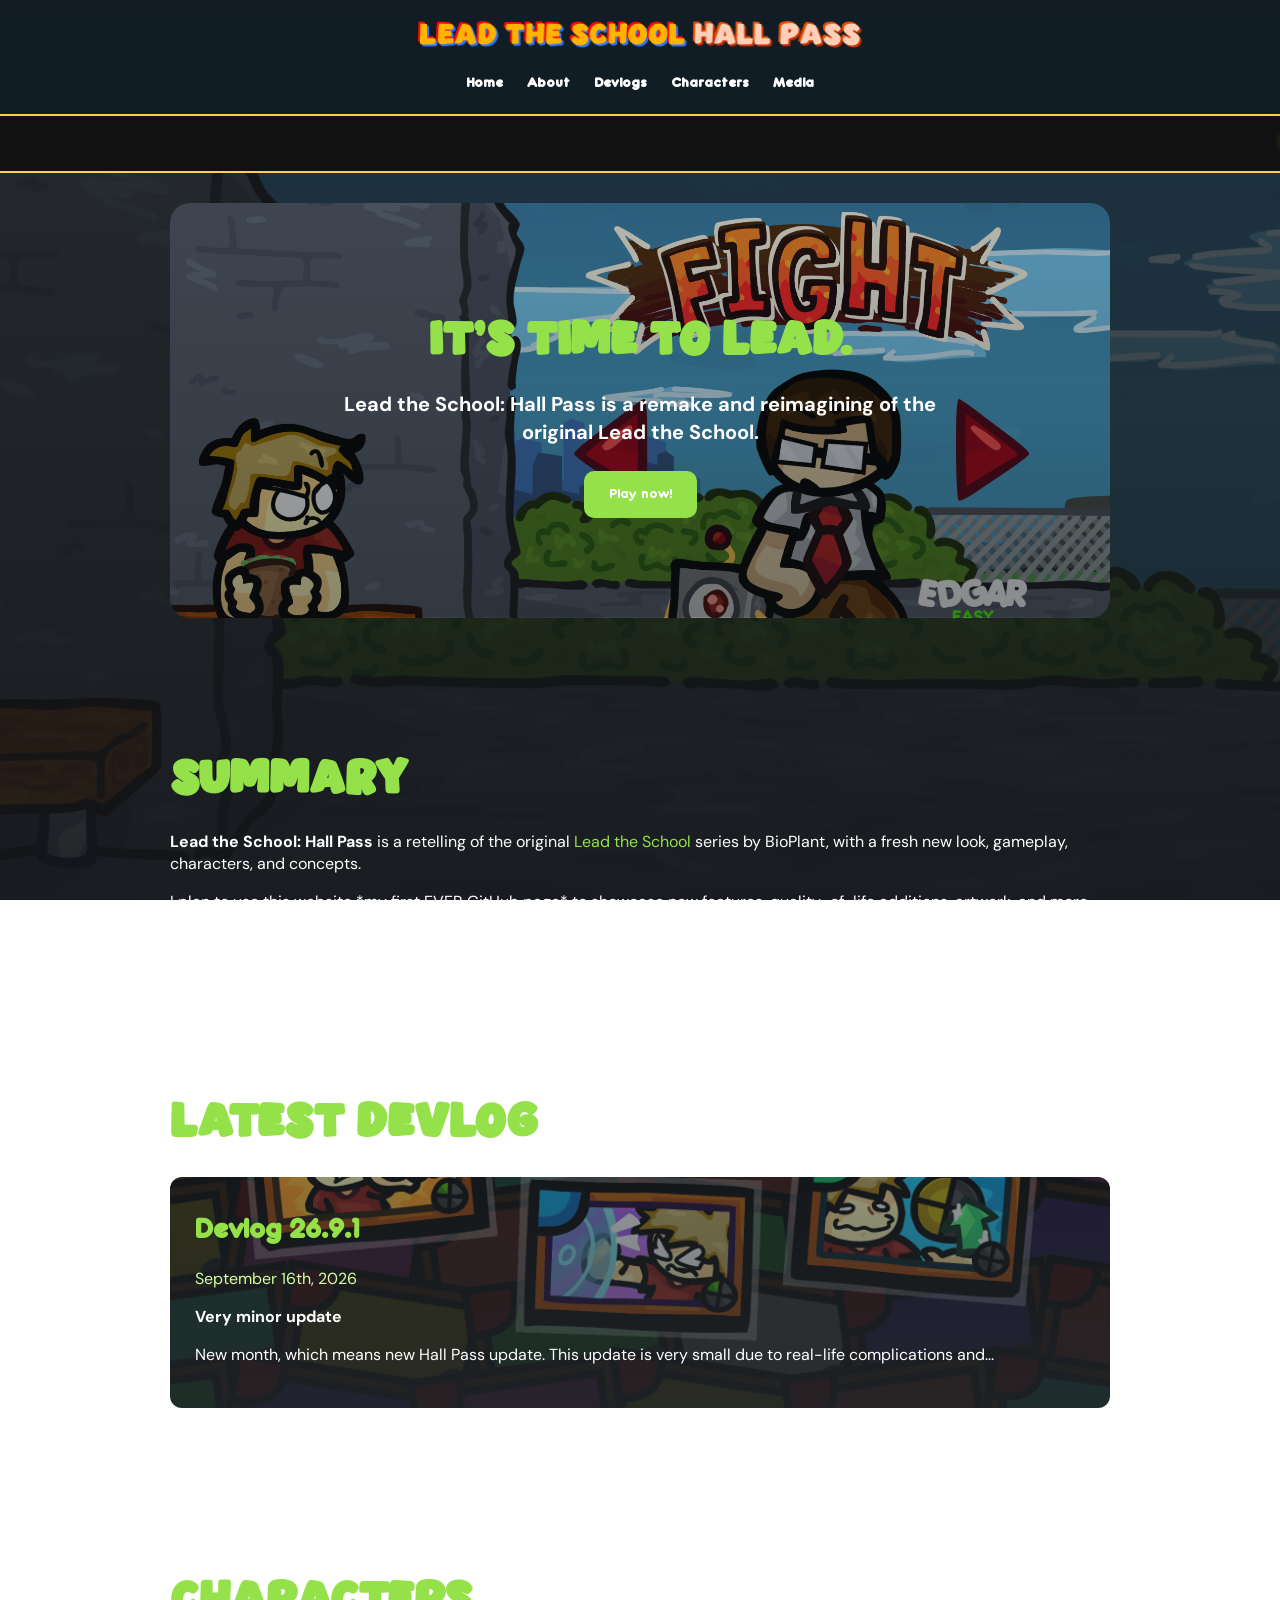
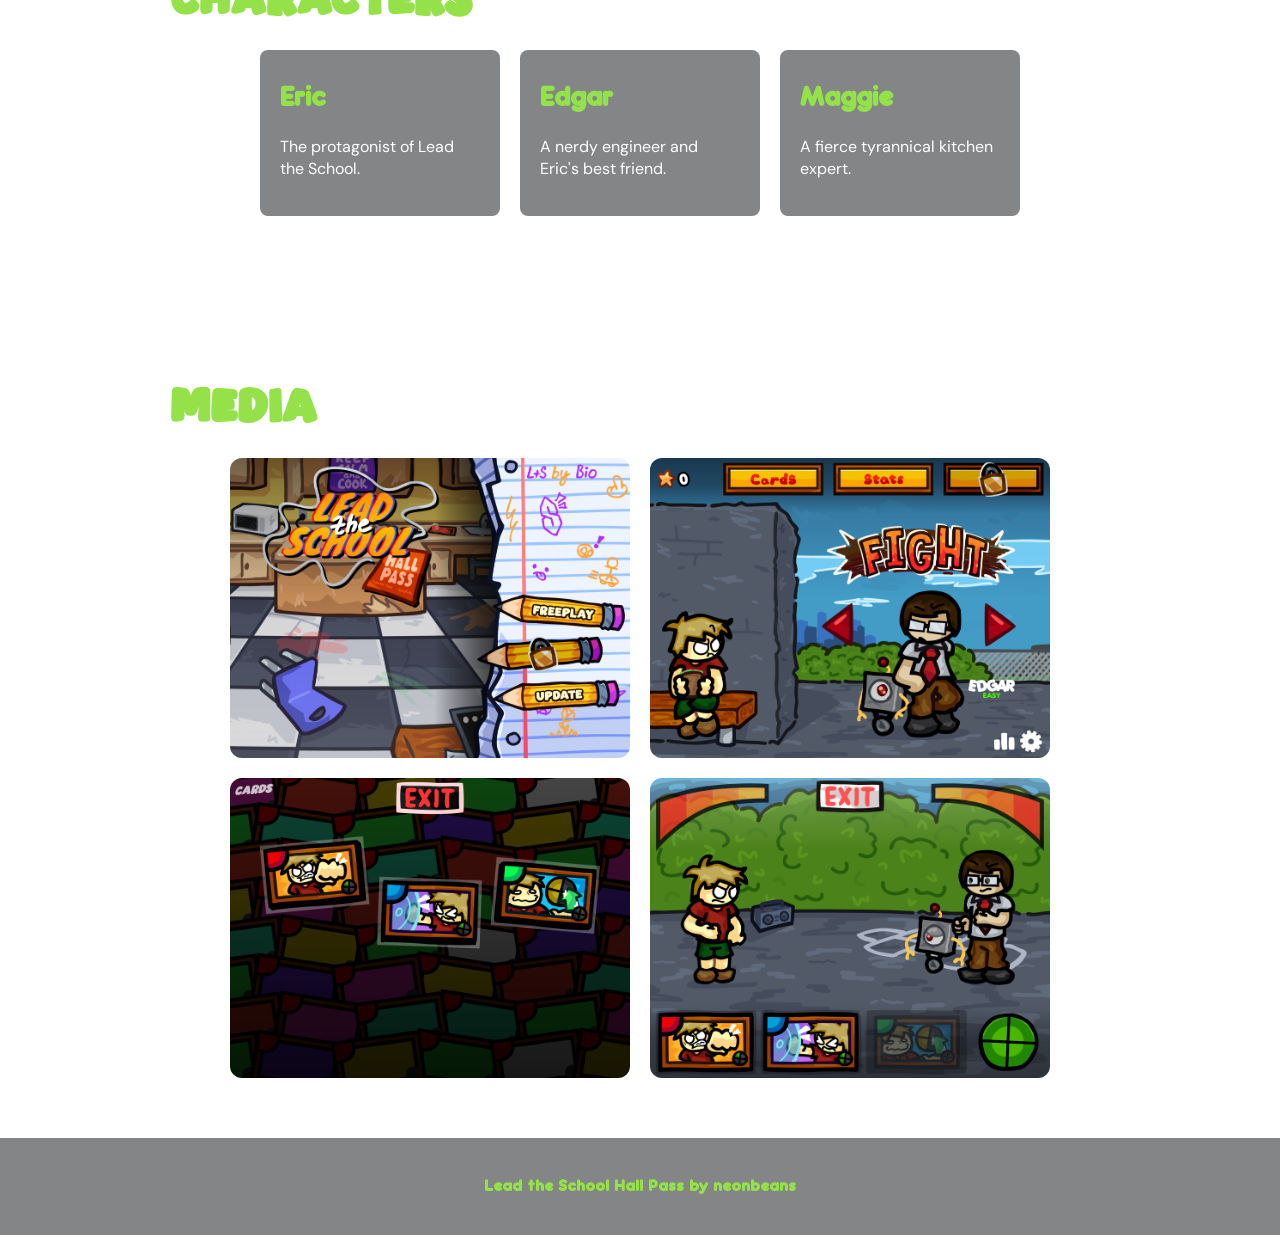
==== index.html @ 28f771c6 "Update index.html" ====
<!DOCTYPE html>
<html lang="en">
<head>
    <meta charset="UTF-8">
    <meta name="viewport" content="width=device-width, initial-scale=1.0">

    <title>LtS Hall Pass</title>
    <link rel="icon" type="image/png" href="images/icon.png">
    
    <link rel="stylesheet" href="style.css">
</head>

<body>

    <!-- Navigation -->
    <header>
        <img src="images/HPTitle.png" alt="Lead the School - Hall Pass" class="site-logo">

        <nav>
            <a href="index.html">Home</a>
            <a href="#about">About</a>
            <a href="devlogs/index.html">Devlogs</a>
            <a href="#characters">Characters</a>
            <a href="#media">Media</a>
        </nav>
    </header>

<div class="marquee">
    <div class="marquee-text">
        ✮ HALL PASS WEBSITE AVAILABLE ✮ WELCOME NEW VISITORS! ✮
    </div>
</div>

    
    <!-- Hero Section -->
    <main>

        <section class="hero">
            <h2>It's time to lead.</h2>

            <p>
                <b>Lead the School: Hall Pass is a remake and reimagining of the original Lead the School.</b>
            </p>

            <a href="https://www.newgrounds.com/portal/view/1040729" class="button">Play now!</a>
        </section>


        <!-- About -->
        <section id="about">
            <h1>Summary</h1>

            <p>
                <b>Lead the School: Hall Pass</b> is a retelling of the original
                <a href="https://scratch.mit.edu/projects/459264643/">Lead the School</a>
                series by BioPlant, with a fresh new look, gameplay,
                characters, and concepts.
            </p>

            <p>
                I plan to use this website *my first EVER GitHub page* to showcase new features, quality-of-life additions, artwork, and more.
            </p>
        </section>


        <!-- Devlog -->
        <section id="devlog">
            <h1>Latest Devlog</h1>
            
          <a href="devlogs/devlog4.html" class="devlog-link">
               <article class="devlog-post devlog4">

                    <h2>Devlog 26.9.1</h2>

                    <p class="date">September 16th, 2026</p>

                    <p>
                    <b>Very minor update</b>
                    </p>

                    <p>
                    New month, which means new Hall Pass update. This update is very small due to real-life complications and...
                    </p>
                </article>
            </a>
        </section>


        <!-- Characters -->
        <section id="characters">
            <h1>Characters</h1>

            <div class="character-list">

                <div class="character">
                    <h2>Eric</h2>
                    <p>The protagonist of Lead the School.</p>
                </div>

                <div class="character">
                    <h2>Edgar</h2>
                    <p>A nerdy engineer and Eric's best friend.</p>
                </div>

                <div class="character">
                    <h2>Maggie</h2>
                    <p>A fierce tyrannical kitchen expert.</p>
                </div>

            </div>
        </section>


        <!-- Media -->
        <section id="media">
            <h1>Media</h1>

            <div class="media-gallery">
                <img src="images/SS1.png" alt="Menu">
                <img src="images/SS2.png" alt="Main Screen">
                <img src="devlogs/images/26.9.1.png" alt="Cards">
                <img src="images/SS4.png" alt="Fight">
            </div>
        </section>

    </main>


    <!-- Footer -->
    <footer>
        <h3>
            Lead the School Hall Pass by <a href="https://www.youtube.com/@neonbeans">neonbeans</a>
        </h3>
    </footer>
    
</body>
</html>
---- style.css ----
/* Fonts */
@import url('https://fonts.googleapis.com/css2?family=DM+Sans:ital,opsz,wght@0,9..40,100..1000;1,9..40,100..1000&display=swap');

@font-face {
    font-family: "Molen Friend Demo";
    src: url("fonts/Molen Friend Demo.otf") format("opentype");
}

@font-face {
    font-family: "FranxurterTotallyMedium";
    src: url("fonts/FranxurterTotallyMedium-gxwjp.ttf") format("truetype");
}


/* General */

body {
    margin: 0;
    font-family: "DM Sans", sans-serif;
    color: #ffffff;
    line-height: 1.4;
    
    background-image:
    linear-gradient(
        rgba(19, 22, 25, 0.7),
        rgba(19, 22, 25, 0.9)
    ),
    url("images/bg.png");
    background-size: cover;
    background-position: center;
    background-repeat: no-repeat;
    background-attachment: fixed;
}



/* Website Title */

h1 {
    font-family: "Molen Friend Demo", sans-serif;
    color: #94e149;
    font-size: 48px;
    margin-bottom: 15px;
}

.site-logo {
    width: 450px;
    height: auto;
    margin-bottom: 15px;
}

/* Marquee */

.marquee {
    width: 100%;
    overflow: hidden;
    white-space: nowrap;
    background: #111;
    border-top: 2px solid #ffcc55;
    border-bottom: 2px solid #ffcc55;
    padding: 12px 0;
    box-sizing: border-box;
}

.marquee-text {
    display: inline-block;
    padding-left: 100%;
    color: #ffcc55;
    font-family: "FranxurterTotallyMedium", sans-serif;
    font-size: 22px;
    text-shadow: 0 0 8px #ffcc55;
    animation: marquee-scroll 18s linear infinite;
}

@keyframes marquee-scroll {
    from {
        transform: translateX(0);
    }
    to {
        transform: translateX(-100%);
    }
}


/* Navigation */
nav a {
    font-family: "FranxurterTotallyMedium", sans-serif;
}

/* Headings */

h2,
h3 {
    font-family: "FranxurterTotallyMedium", sans-serif;
    color: #94e149;
    margin-bottom: 5px;
    margin-top: 5px;
}

.hero h2 {
    font-family: "Molen Friend Demo", sans-serif;
    color: #94e149;
    font-size: 48px;
    margin-bottom: 15px;
}

/* Normal Paragraph Text */

p {
    font-family: "DM Sans", sans-serif;
    line-height: 1.4;
}

/* Header */

header {
    background: rgba(9, 12, 15, 0.5);
    color: white;
    padding: 20px;
    text-align: center;
}

header h1 {
    margin: 0 0 15px;
}


/* Navigation */

nav a {
    color: white;
    text-decoration: none;
    margin: 0 10px;
    font-weight: bold;
}

nav a:hover {
    text-decoration: underline;
}


/* Main */

main {
    max-width: 1000px;
    margin: auto;
}


/* Sections */

section {
    padding: 60px 30px;
    margin: 30;
}

section h2 {
    font-size: 32px;
}


/* Hero */

.hero {
    text-align: center;
    padding: 100px 30px;
    margin: 30px;
    background-image: linear-gradient(rgba(19, 22, 25, 0.3), rgba(19, 22, 25, 0.5)),
                      url("images/HallPassTitle.png");
    background-size: cover;
    background-position: center;
    background-repeat: no-repeat;
    border-radius: 20px;
}

.hero h2 {
    font-size: 48px;
    margin-bottom: 15px;
}

.hero p {
    font-size: 20px;
    max-width: 600px;
    margin: auto;
}


/* Button */

.button {
    display: inline-block;
    margin-top: 25px;
    padding: 12px 25px;
    border: none;
    background: #94e149;
    color: white;
    font-family: "FranxurterTotallyMedium", sans-serif;
    font-size: 16px;
    cursor: pointer;
    border-radius: 10px;
    text-decoration: none;
    transition: transform 0.2s, background 0.2s;
}

.button:hover {
    background: #d2ffa4;
    transform: translateY(-3px);
}

a {
    color: #94e149;
    text-decoration: none;
}

a:hover {
    color: #d2ffa4;
}

/* Devlog Buttons */

.devlog-navigation {
    display: flex;
    justify-content: space-between;
    margin-bottom: 30px;
}

/* Devlog */

.devlog-post {
    padding: 25px;
    margin-top: 20px;
    border-radius: 12px;

    background-size: cover;
    background-position: center;
    background-repeat: no-repeat;

    color: white;

    transition: transform 0.2s;
}

.devlog-post h3 {
    margin-top: 0;
}

.devlog-post:hover {
    transform: translateY(-5px);
}

.devlog1 {
    background-image:
        linear-gradient(rgba(41, 47, 52, 0.5), rgba(41, 47, 52, 0.7)),
        url("devlogs/images/26.7.1.png");
}

.devlog2 {
    background-image:
        linear-gradient(rgba(41, 47, 52, 0.5), rgba(41, 47, 52, 0.7)),
        url("devlogs/images/26.7.2.png");
}

.devlog3 {
    background-image:
        linear-gradient(rgba(41, 47, 52, 0.5), rgba(41, 47, 52, 0.7)),
        url("devlogs/images/26.8.1.png");
}

.devlog4 {
    background-image:
        linear-gradient(rgba(41, 47, 52, 0.5), rgba(41, 47, 52, 0.7)),
        url("devlogs/images/26.9.1.png");
}


.devlog-link {
    color: inherit;
    text-decoration: none;
    display: block;
}

.date {
    color: #d2ffa4;
}


/* Characters */

.character-list {
    display: flex;
    gap: 20px;
    flex-wrap: wrap;
    justify-content: center;
}

.character {
    background: rgba(9, 12, 15, 0.5);
    padding: 20px;
    width: 200px;
    border-radius: 8px;
}

/* Media Gallery */

.media-gallery {
    display: flex;
    gap: 20px;
    flex-wrap: wrap;
    justify-content: center;
}

.media-gallery img {
    width: 100%;
    max-width: 400px;
    border-radius: 12px;
}

/* Devlog Gallery */

.devlog-gallery {
    display: flex;
    gap: 20px;
    flex-wrap: wrap;
    justify-content: center;
}

.devlog-gallery img {
    width: 100%;
    max-width: 950px;
    border-radius: 12px;
}

/* Footer */

footer {
    background: rgba(9, 12, 15, 0.5);
    color: white;
    text-align: center;
    padding: 30px;
}
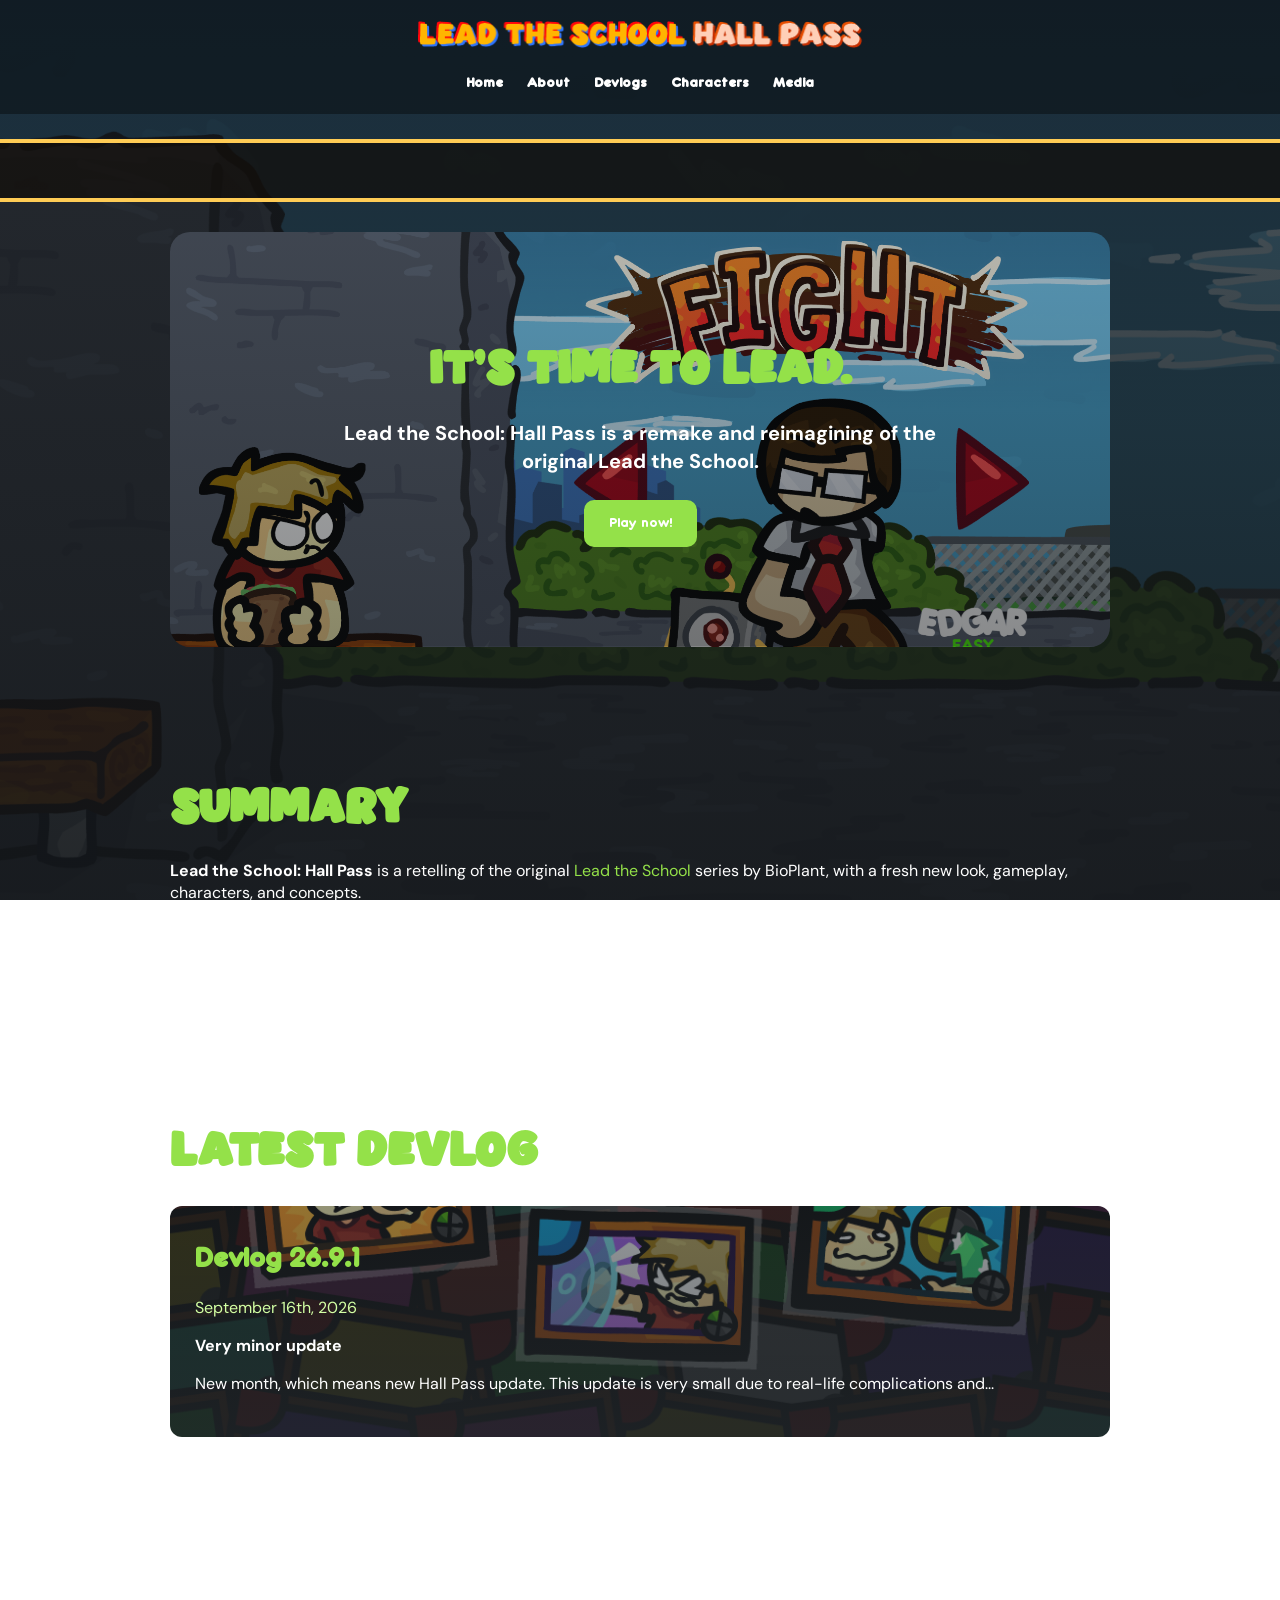
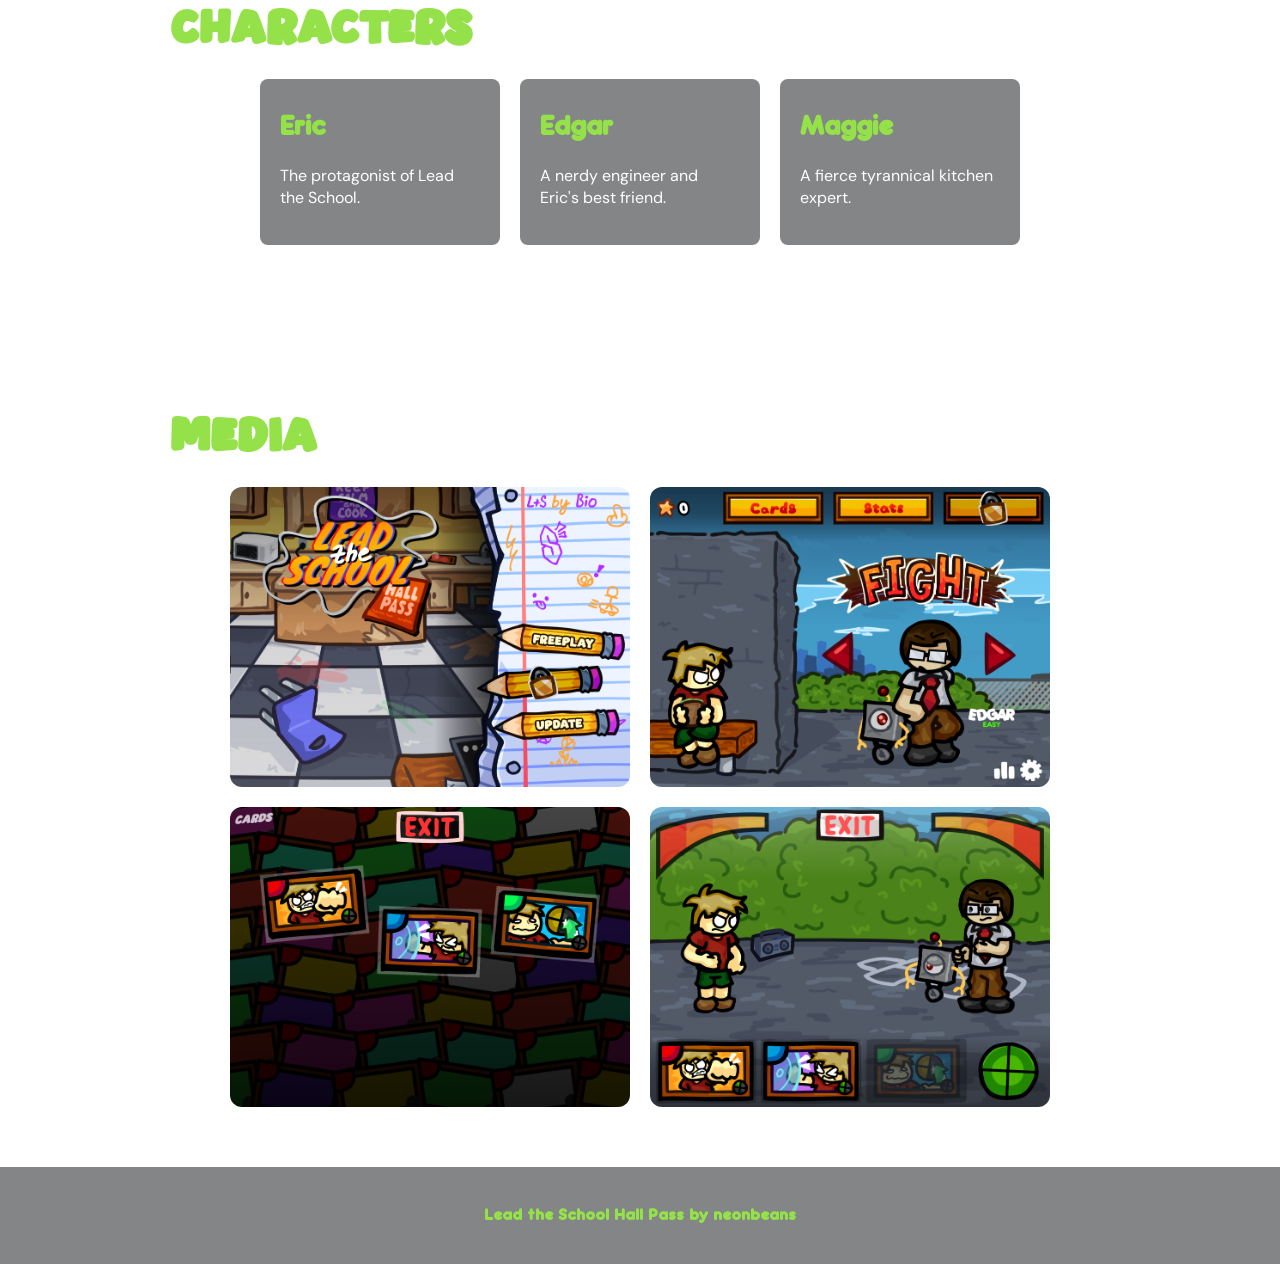
==== commit b77ff546: "Update index.html" ====
--- a/index.html
+++ b/index.html
@@ -27,7 +27,7 @@
 
 <div class="marquee">
     <div class="marquee-text">
-        ✮ HALL PASS WEBSITE AVAILABLE ✮ WELCOME NEW VISITORS! ✮
+        ★ HALL PASS WEBSITE AVAILABLE ★ WELCOME NEW VISITORS! ★
     </div>
 </div>
 
--- a/style.css
+++ b/style.css
@@ -55,11 +55,12 @@
     width: 100%;
     overflow: hidden;
     white-space: nowrap;
-    background: #111;
-    border-top: 2px solid #ffcc55;
-    border-bottom: 2px solid #ffcc55;
+    background: rgba(18, 14, 9, 0.7);
+    border-top: 4px solid #ffcc55;
+    border-bottom: 4px solid #ffcc55;
     padding: 12px 0;
     box-sizing: border-box;
+    margin-top: 25px;
 }
 
 .marquee-text {
@@ -68,7 +69,6 @@
     color: #ffcc55;
     font-family: "FranxurterTotallyMedium", sans-serif;
     font-size: 22px;
-    text-shadow: 0 0 8px #ffcc55;
     animation: marquee-scroll 18s linear infinite;
 }
 
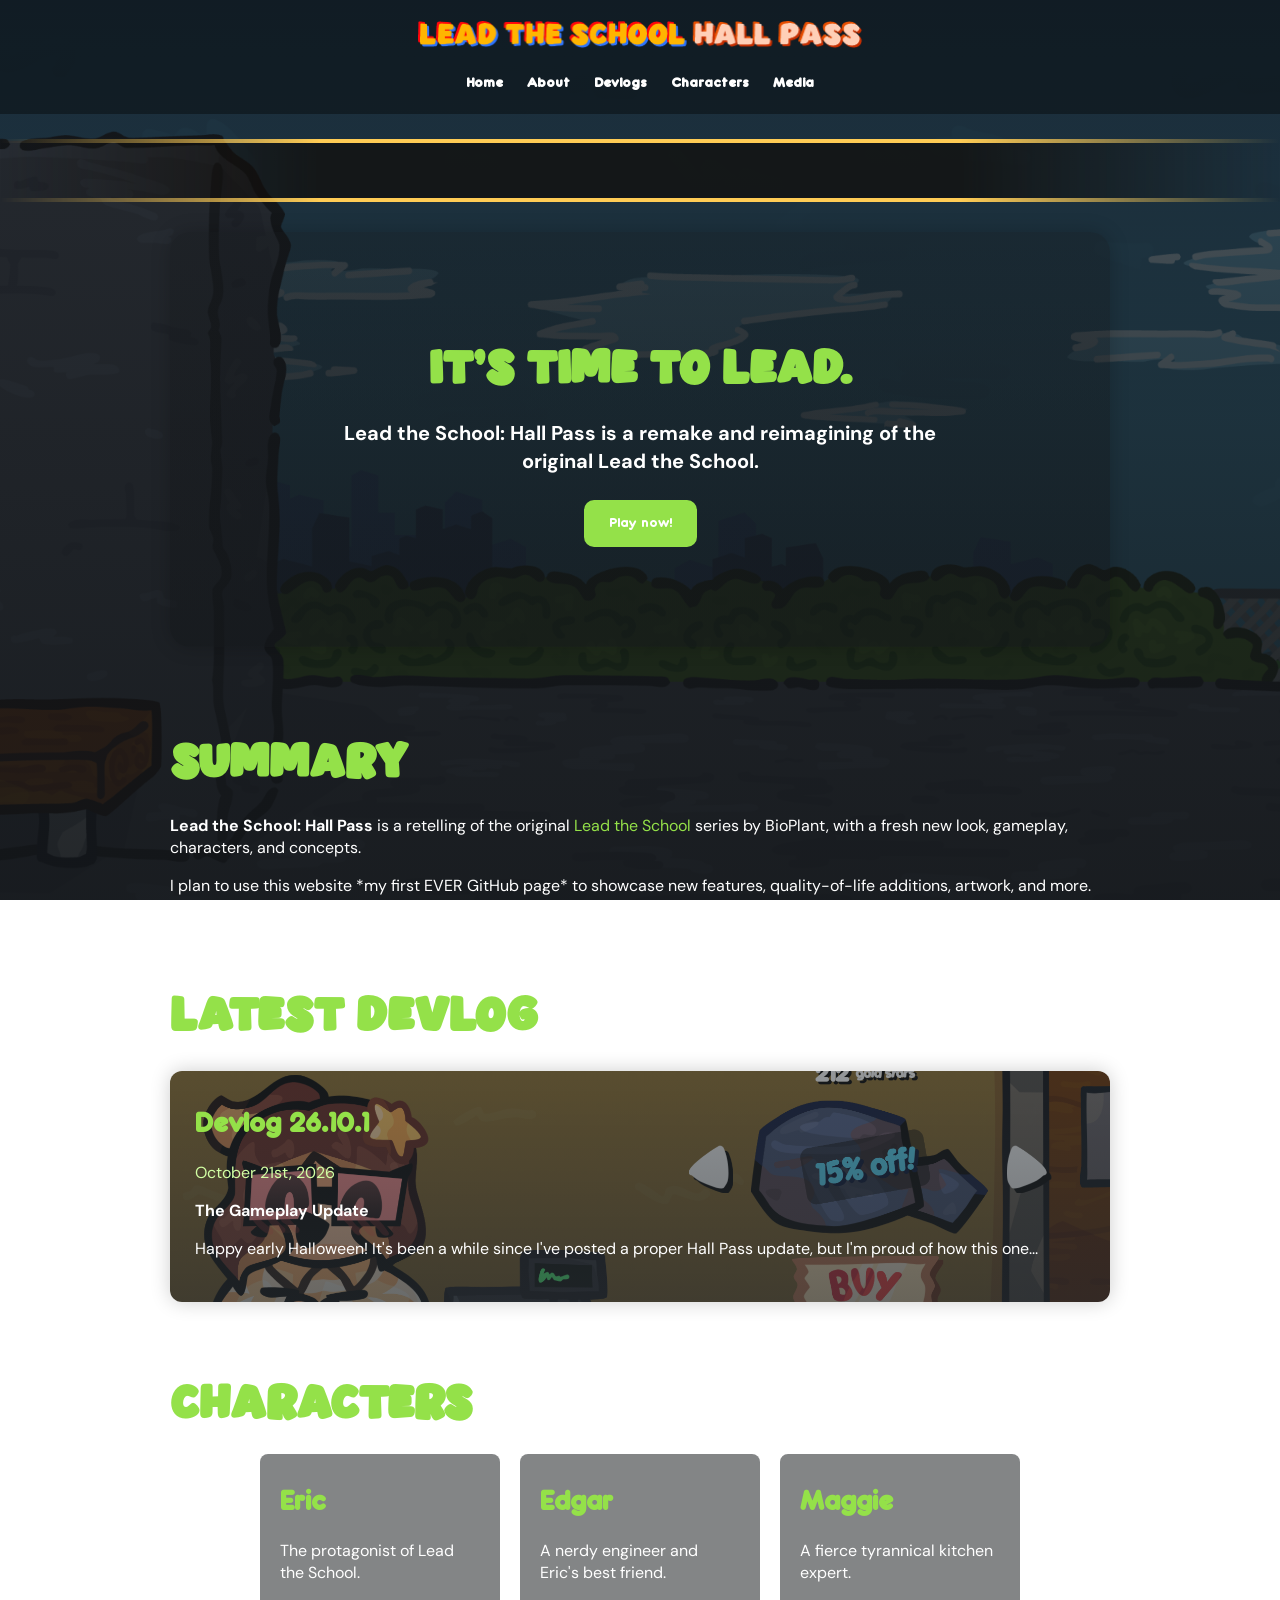
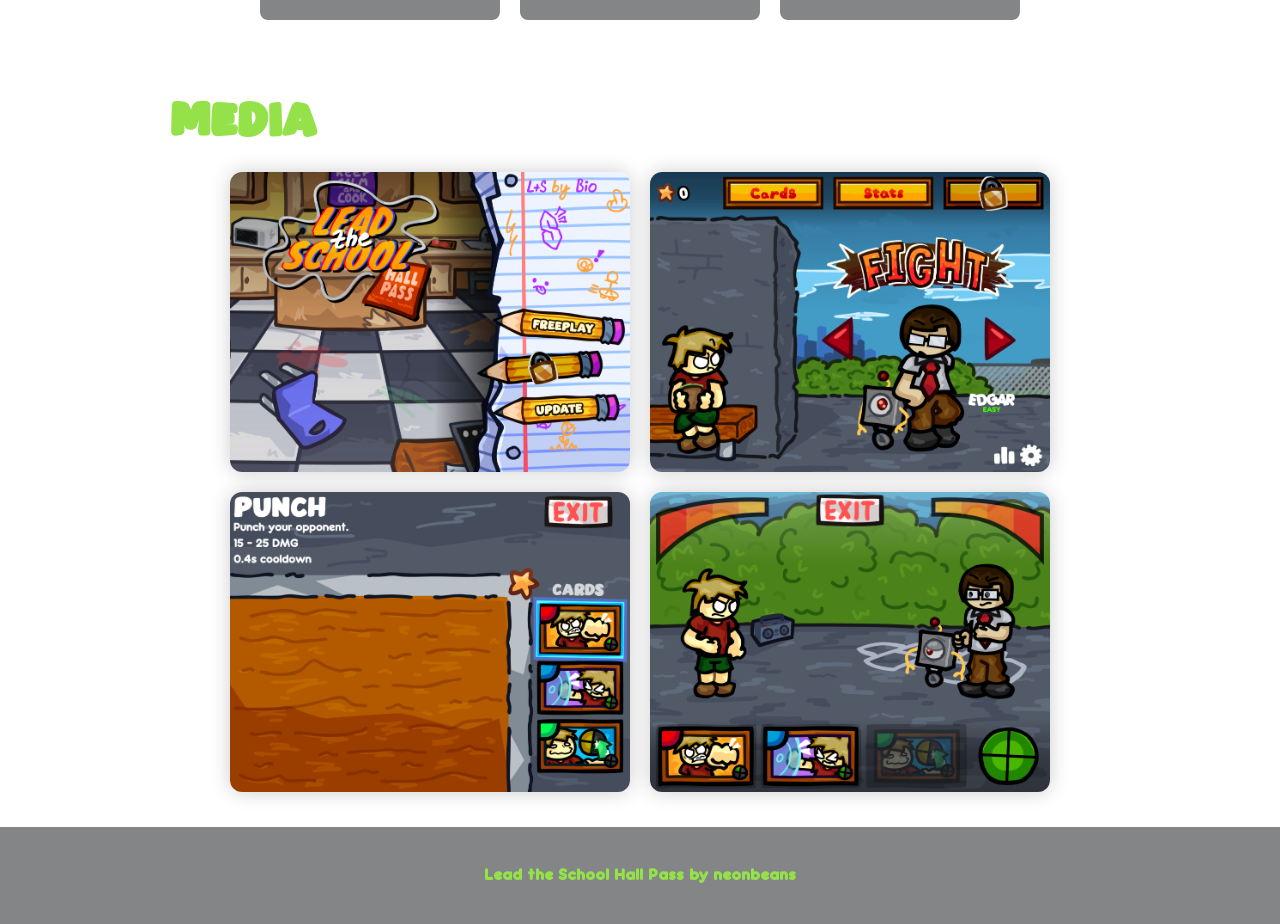
==== commit 62ad824f: "Update index.html" ====
--- a/index.html
+++ b/index.html
@@ -27,7 +27,7 @@
 
 <div class="marquee">
     <div class="marquee-text">
-        ★ HALL PASS WEBSITE AVAILABLE ★ WELCOME NEW VISITORS! ★
+        ✦ HALL PASS UPDATE ✦ PLAY NOW! ✦
     </div>
 </div>
 
@@ -67,19 +67,19 @@
         <section id="devlog">
             <h1>Latest Devlog</h1>
             
-          <a href="devlogs/devlog4.html" class="devlog-link">
-               <article class="devlog-post devlog4">
+          <a href="devlogs/devlog5.html" class="devlog-link">
+               <article class="devlog-post devlog5">
 
-                    <h2>Devlog 26.9.1</h2>
+                    <h2>Devlog 26.10.1</h2>
 
-                    <p class="date">September 16th, 2026</p>
+                    <p class="date">October 21st, 2026</p>
 
                     <p>
-                    <b>Very minor update</b>
+                    <b>The Gameplay Update</b>
                     </p>
 
                     <p>
-                    New month, which means new Hall Pass update. This update is very small due to real-life complications and...
+                    Happy early Halloween! It's been a while since I've posted a proper Hall Pass update, but I'm proud of how this one...
                     </p>
                 </article>
             </a>
@@ -118,7 +118,7 @@
             <div class="media-gallery">
                 <img src="images/SS1.png" alt="Menu">
                 <img src="images/SS2.png" alt="Main Screen">
-                <img src="devlogs/images/26.9.1.png" alt="Cards">
+                <img src="images/SS3.png" alt="Cards">
                 <img src="images/SS4.png" alt="Fight">
             </div>
         </section>
--- a/style.css
+++ b/style.css
@@ -60,7 +60,24 @@
     border-bottom: 4px solid #ffcc55;
     padding: 12px 0;
     box-sizing: border-box;
+    box-shadow: 0 0px 20px rgba(0, 0, 0, 0.1);
     margin-top: 25px;
+
+    /* Fade both edges toward the center */
+    -webkit-mask-image: linear-gradient(
+        to right,
+        transparent 0%,
+        black 25%,
+        black 75%,
+        transparent 100%
+    );
+    mask-image: linear-gradient(
+        to right,
+        transparent 0%,
+        black 25%,
+        black 75%,
+        transparent 100%
+    );
 }
 
 .marquee-text {
@@ -150,7 +167,7 @@
 /* Sections */
 
 section {
-    padding: 60px 30px;
+    padding: 15px 30px;
     margin: 30;
 }
 
@@ -166,11 +183,12 @@
     padding: 100px 30px;
     margin: 30px;
     background-image: linear-gradient(rgba(19, 22, 25, 0.3), rgba(19, 22, 25, 0.5)),
-                      url("images/HallPassTitle.png");
+                      url("images/GameplayUpdate.png");
     background-size: cover;
     background-position: center;
     background-repeat: no-repeat;
     border-radius: 20px;
+    box-shadow: 0 0px 20px rgba(0, 0, 0, 0.2);
 }
 
 .hero h2 {
@@ -230,6 +248,7 @@
     padding: 25px;
     margin-top: 20px;
     border-radius: 12px;
+    box-shadow: 0 0px 20px rgba(0, 0, 0, 0.2);
 
     background-size: cover;
     background-position: center;
@@ -270,6 +289,12 @@
     background-image:
         linear-gradient(rgba(41, 47, 52, 0.5), rgba(41, 47, 52, 0.7)),
         url("devlogs/images/26.9.1.png");
+}
+
+.devlog5 {
+    background-image:
+        linear-gradient(rgba(41, 47, 52, 0.5), rgba(41, 47, 52, 0.7)),
+        url("devlogs/images/26.10.1.png");
 }
 
 
@@ -307,12 +332,14 @@
     gap: 20px;
     flex-wrap: wrap;
     justify-content: center;
+    margin-bottom: 20px;
 }
 
 .media-gallery img {
     width: 100%;
     max-width: 400px;
     border-radius: 12px;
+    box-shadow: 0 0px 20px rgba(0, 0, 0, 0.2);
 }
 
 /* Devlog Gallery */
@@ -328,6 +355,7 @@
     width: 100%;
     max-width: 950px;
     border-radius: 12px;
+    box-shadow: 0 0px 20px rgba(0, 0, 0, 0.2);
 }
 
 /* Footer */
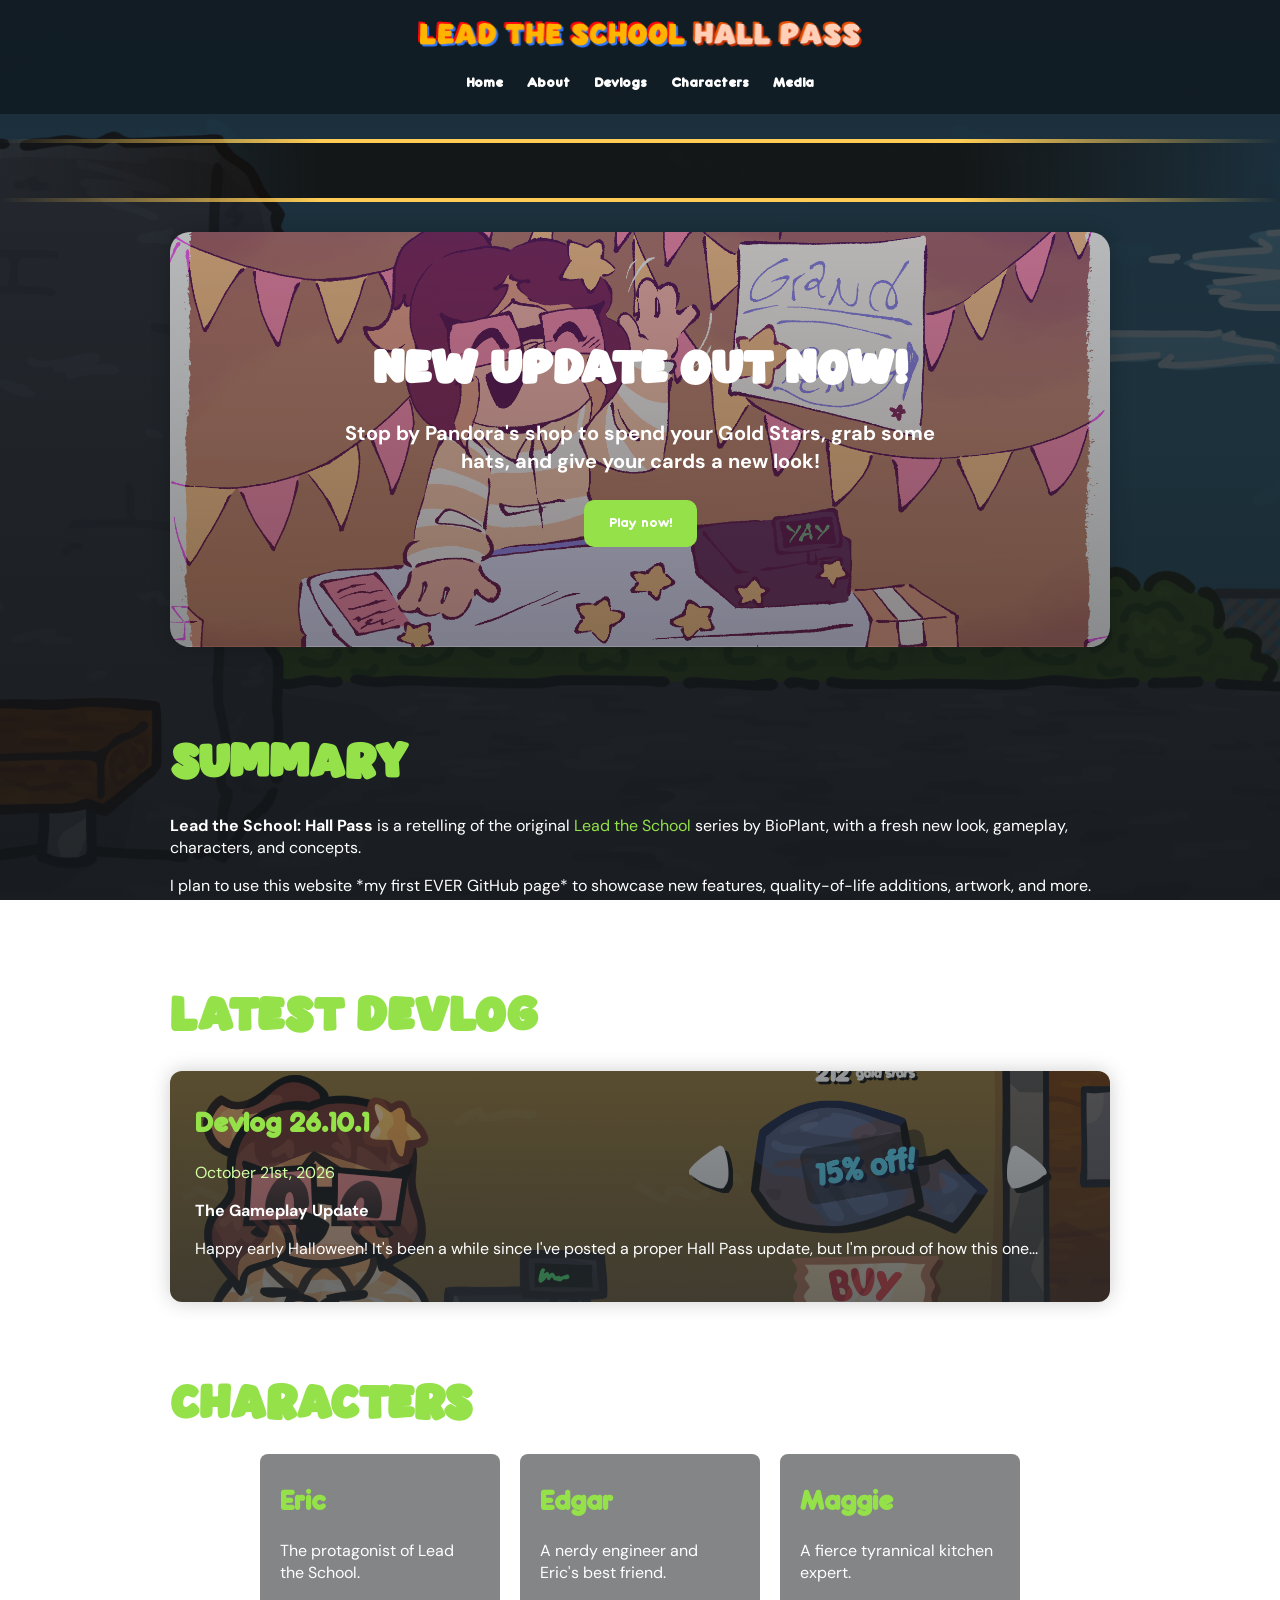
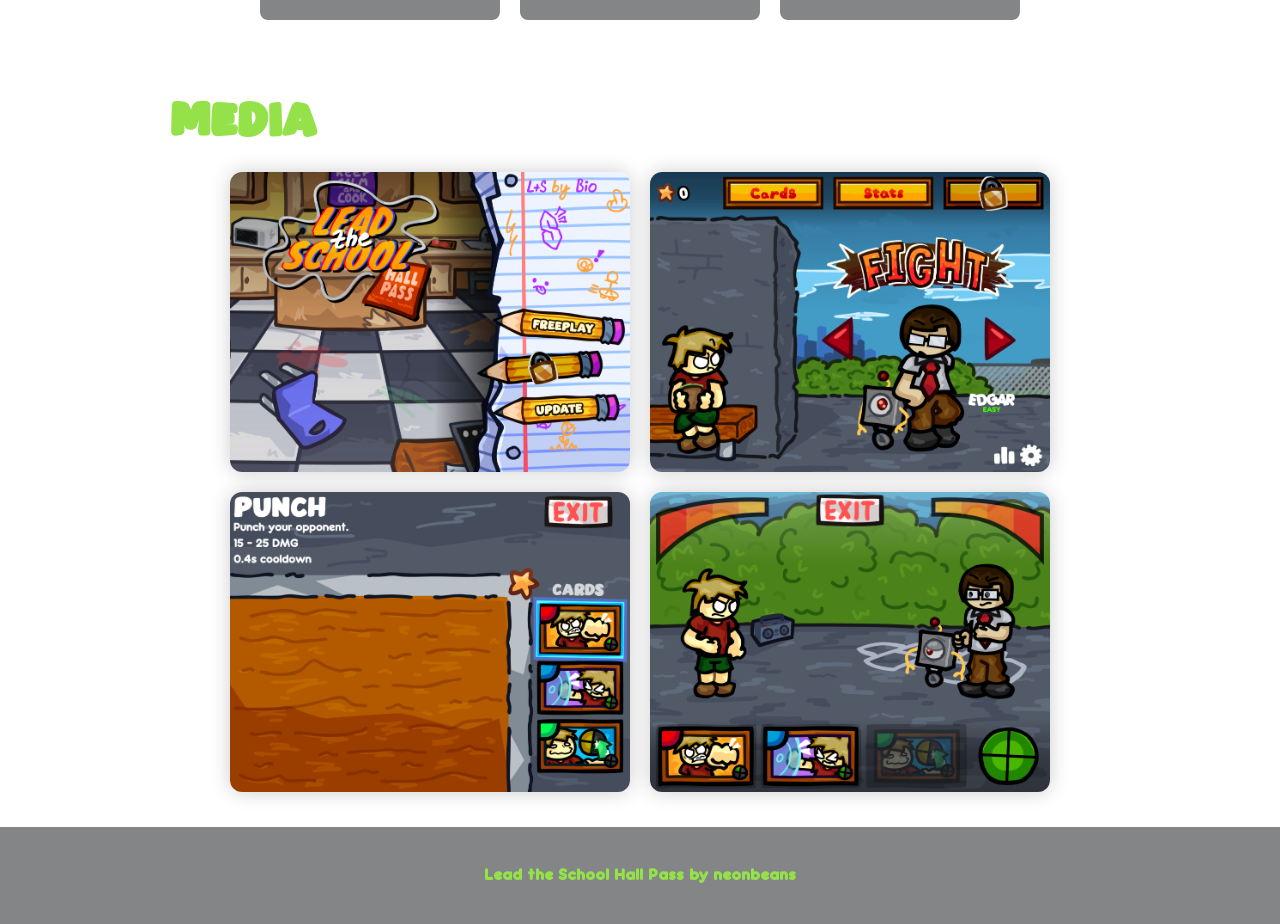
==== commit 18085bda: "Update index.html" ====
--- a/index.html
+++ b/index.html
@@ -36,10 +36,10 @@
     <main>
 
         <section class="hero">
-            <h2>It's time to lead.</h2>
+            <h2>New update out now!</h2>
 
             <p>
-                <b>Lead the School: Hall Pass is a remake and reimagining of the original Lead the School.</b>
+                <b>Stop by Pandora's shop to spend your Gold Stars, grab some hats, and give your cards a new look!</b>
             </p>
 
             <a href="https://www.newgrounds.com/portal/view/1040729" class="button">Play now!</a>
--- a/style.css
+++ b/style.css
@@ -116,7 +116,7 @@
 
 .hero h2 {
     font-family: "Molen Friend Demo", sans-serif;
-    color: #94e149;
+    color: white;
     font-size: 48px;
     margin-bottom: 15px;
 }
@@ -180,7 +180,7 @@
 
 .hero {
     text-align: center;
-    padding: 100px 30px;
+    padding: 100px 56px;
     margin: 30px;
     background-image: linear-gradient(rgba(19, 22, 25, 0.3), rgba(19, 22, 25, 0.5)),
                       url("images/GameplayUpdate.png");
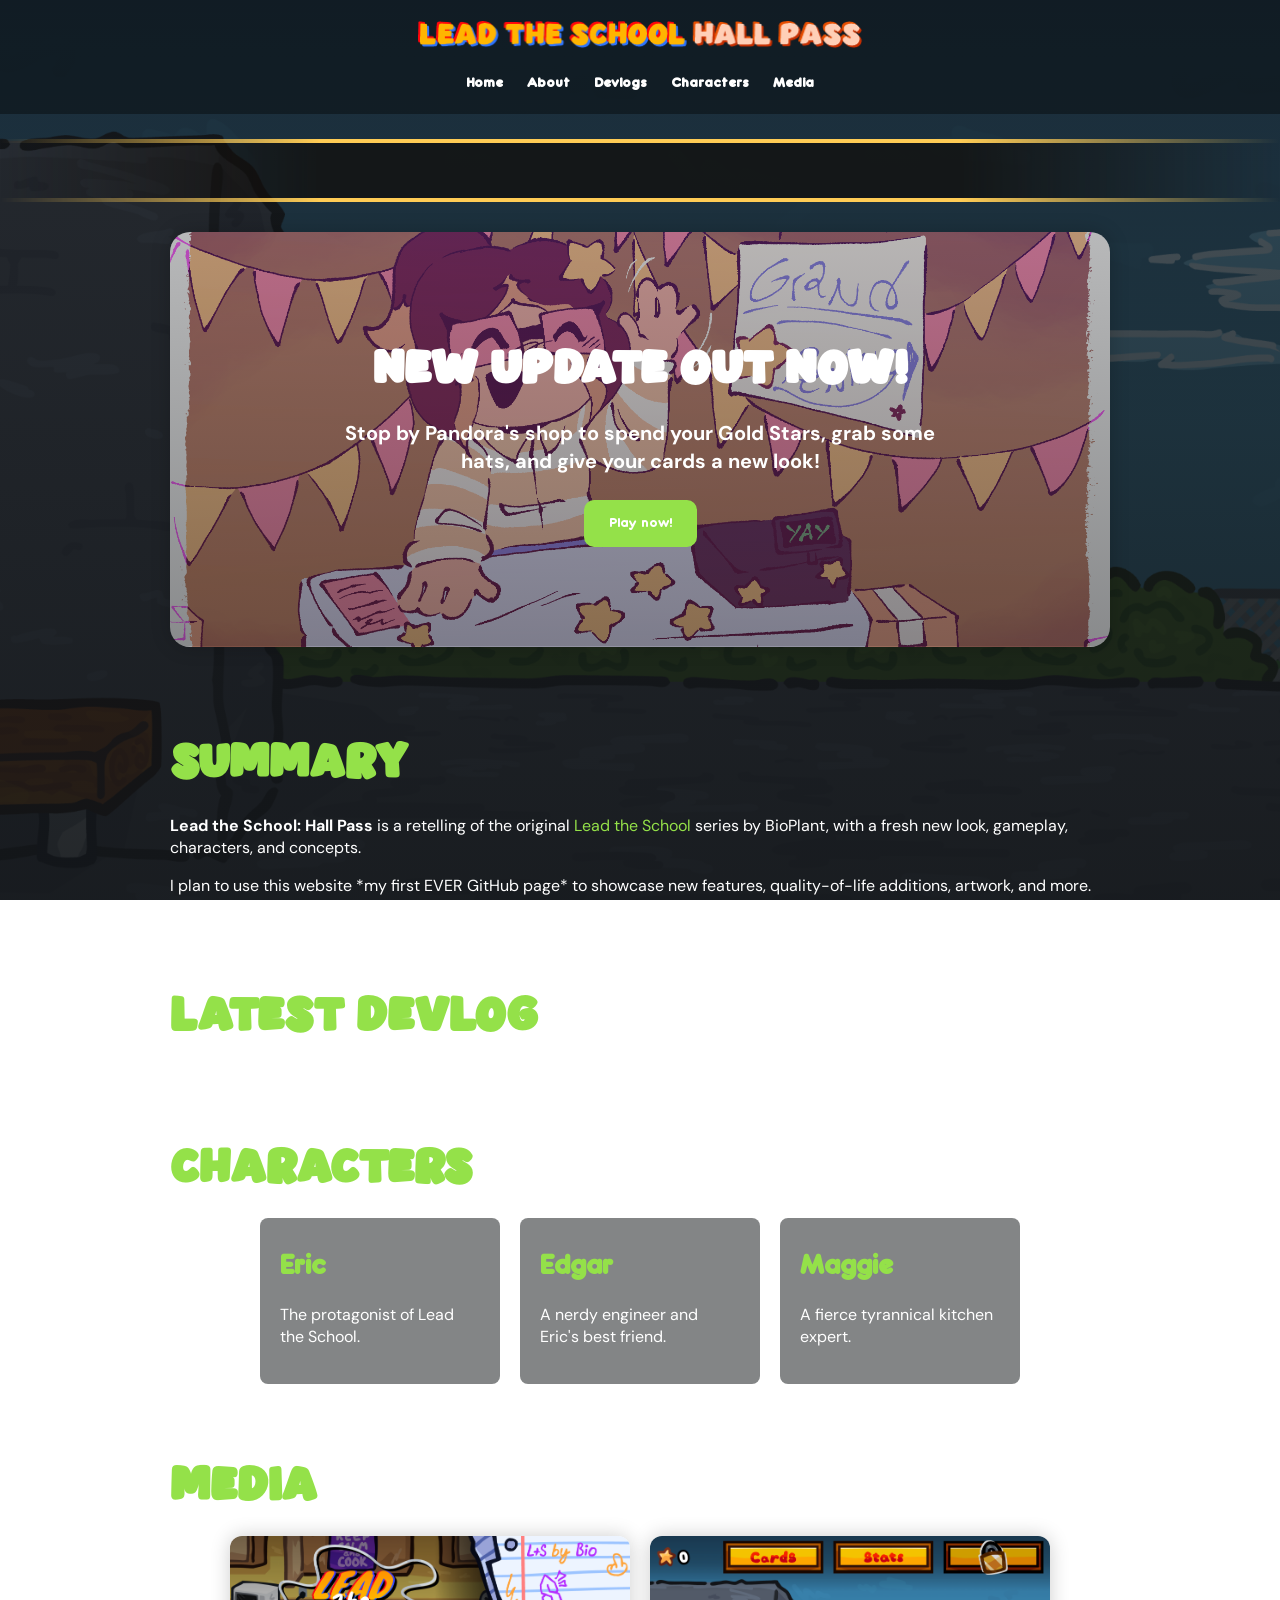
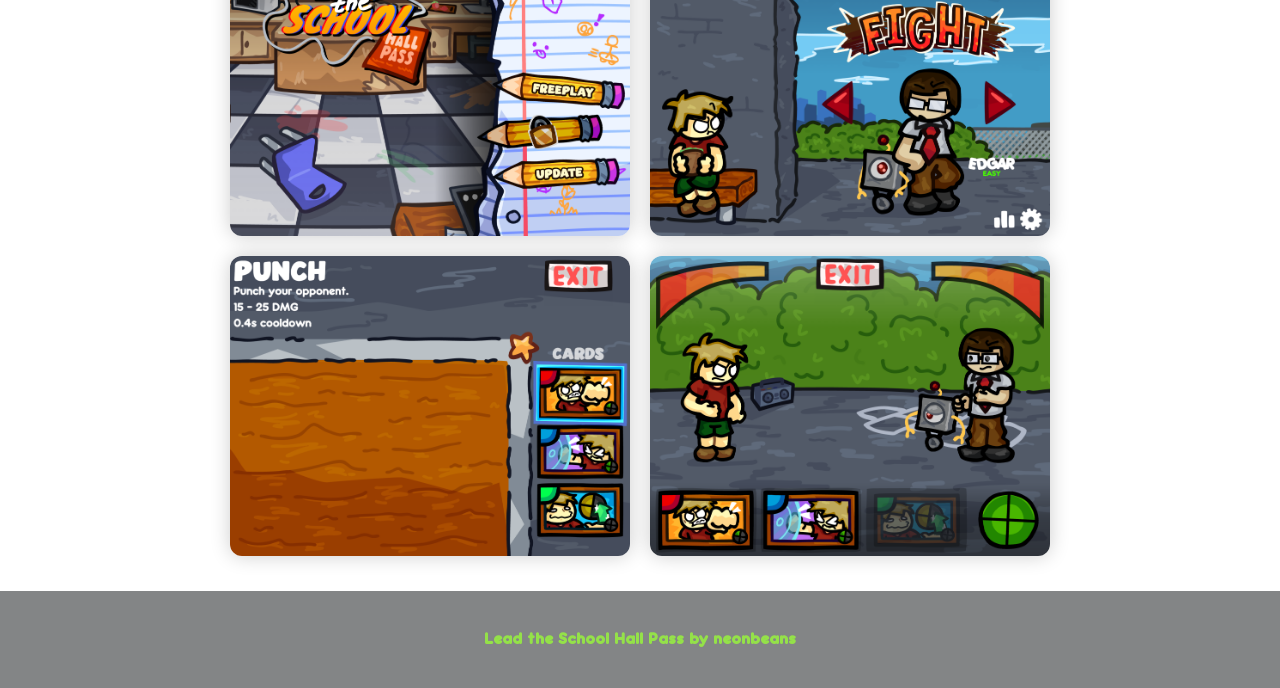
==== commit 5e6e7136: "Remove devlog post and add latest devlog placeholder Removed the devlog post for version 26.10.1 and" ====
--- a/index.html
+++ b/index.html
@@ -66,23 +66,8 @@
         <!-- Devlog -->
         <section id="devlog">
             <h1>Latest Devlog</h1>
-            
-          <a href="devlogs/devlog5.html" class="devlog-link">
-               <article class="devlog-post devlog5">
 
-                    <h2>Devlog 26.10.1</h2>
-
-                    <p class="date">October 21st, 2026</p>
-
-                    <p>
-                    <b>The Gameplay Update</b>
-                    </p>
-
-                    <p>
-                    Happy early Halloween! It's been a while since I've posted a proper Hall Pass update, but I'm proud of how this one...
-                    </p>
-                </article>
-            </a>
+          <div id="latest-devlog"></div>
         </section>
 
 
--- a/style.css
+++ b/style.css
@@ -358,6 +358,18 @@
     box-shadow: 0 0px 20px rgba(0, 0, 0, 0.2);
 }
 
+.devlog-card {
+    transition: transform 0.3s ease, opacity 0.3s ease;
+}
+
+.devlog-card.latest:hover {
+    transform: translateY(-5px);
+}
+
+.devlog-card.previous:hover {
+    transform: translateY(-5px);
+}
+
 /* Footer */
 
 footer {
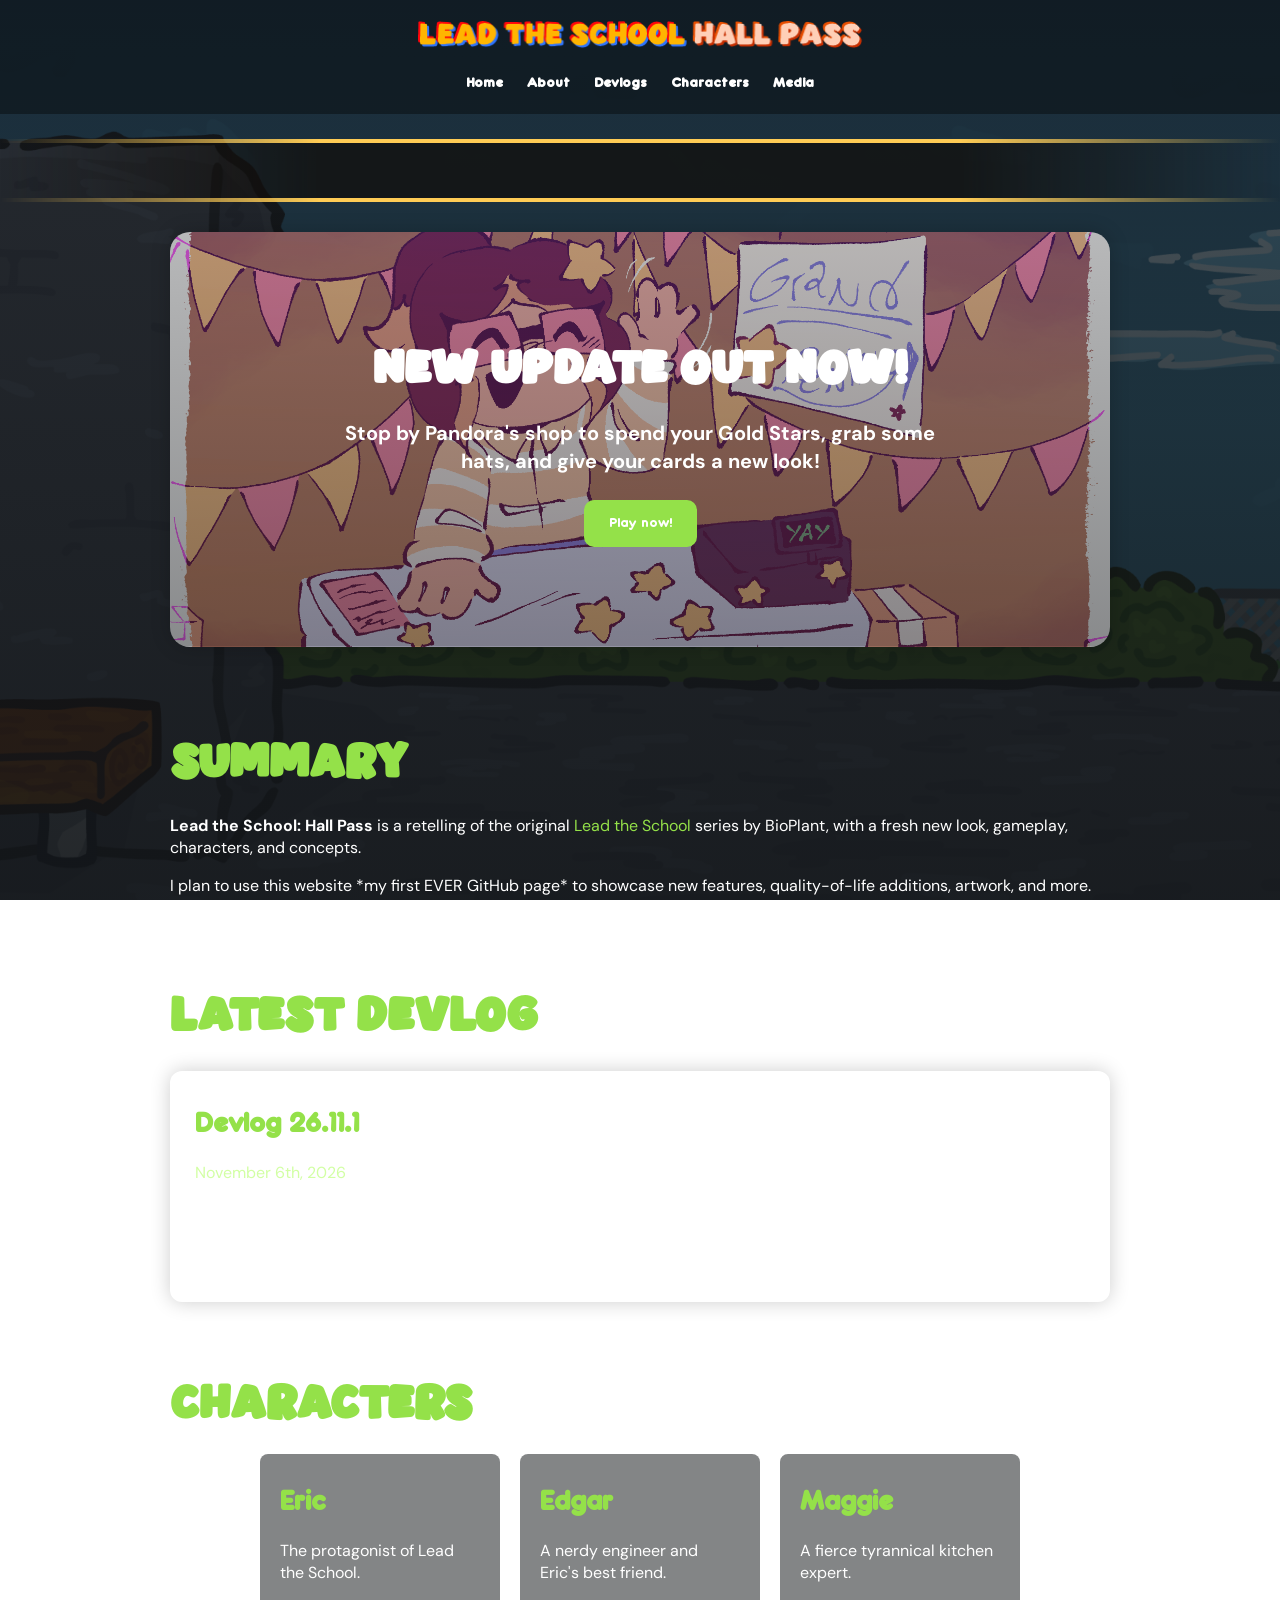
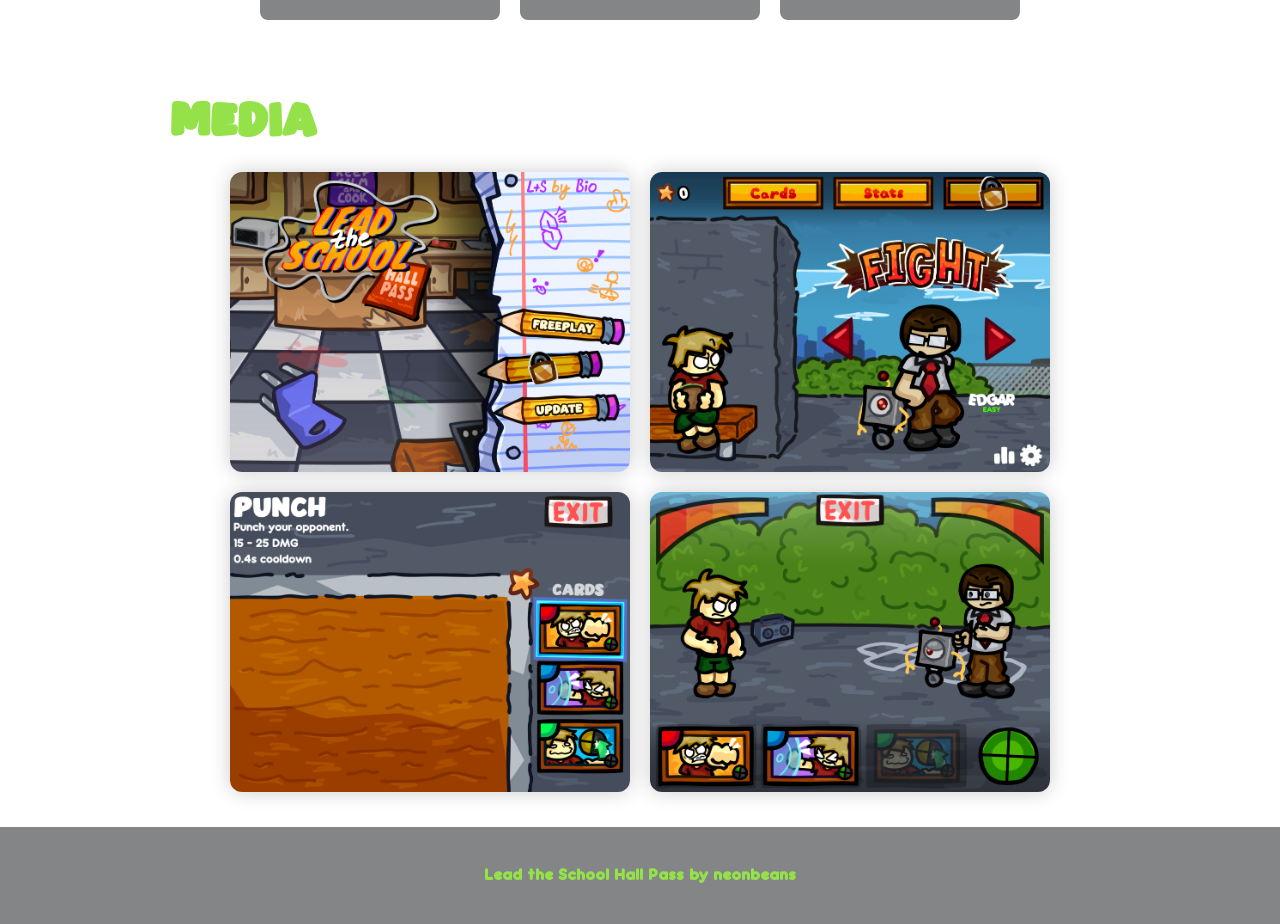
==== commit 73f21a0b: "Add latest devlog entry for November 2026" ====
--- a/index.html
+++ b/index.html
@@ -67,7 +67,22 @@
         <section id="devlog">
             <h1>Latest Devlog</h1>
 
-          <div id="latest-devlog"></div>
+            <a href="devlog6.html" class="devlog-link">
+               <div class="devlog-post devlog6">
+
+                    <h2>Devlog 26.11.1</h2>
+
+                    <p class="date">November 6th, 2026</p>
+
+                    <p>
+                    <b>Quality of life</b>
+                    </p>
+
+                    <p>
+                    New month, meaning a new Hall Pass update for all of you Hall Passers... or Leaders... orrrr something else I'm n...
+                    </p>
+                </div>
+            </a>
         </section>
 
 
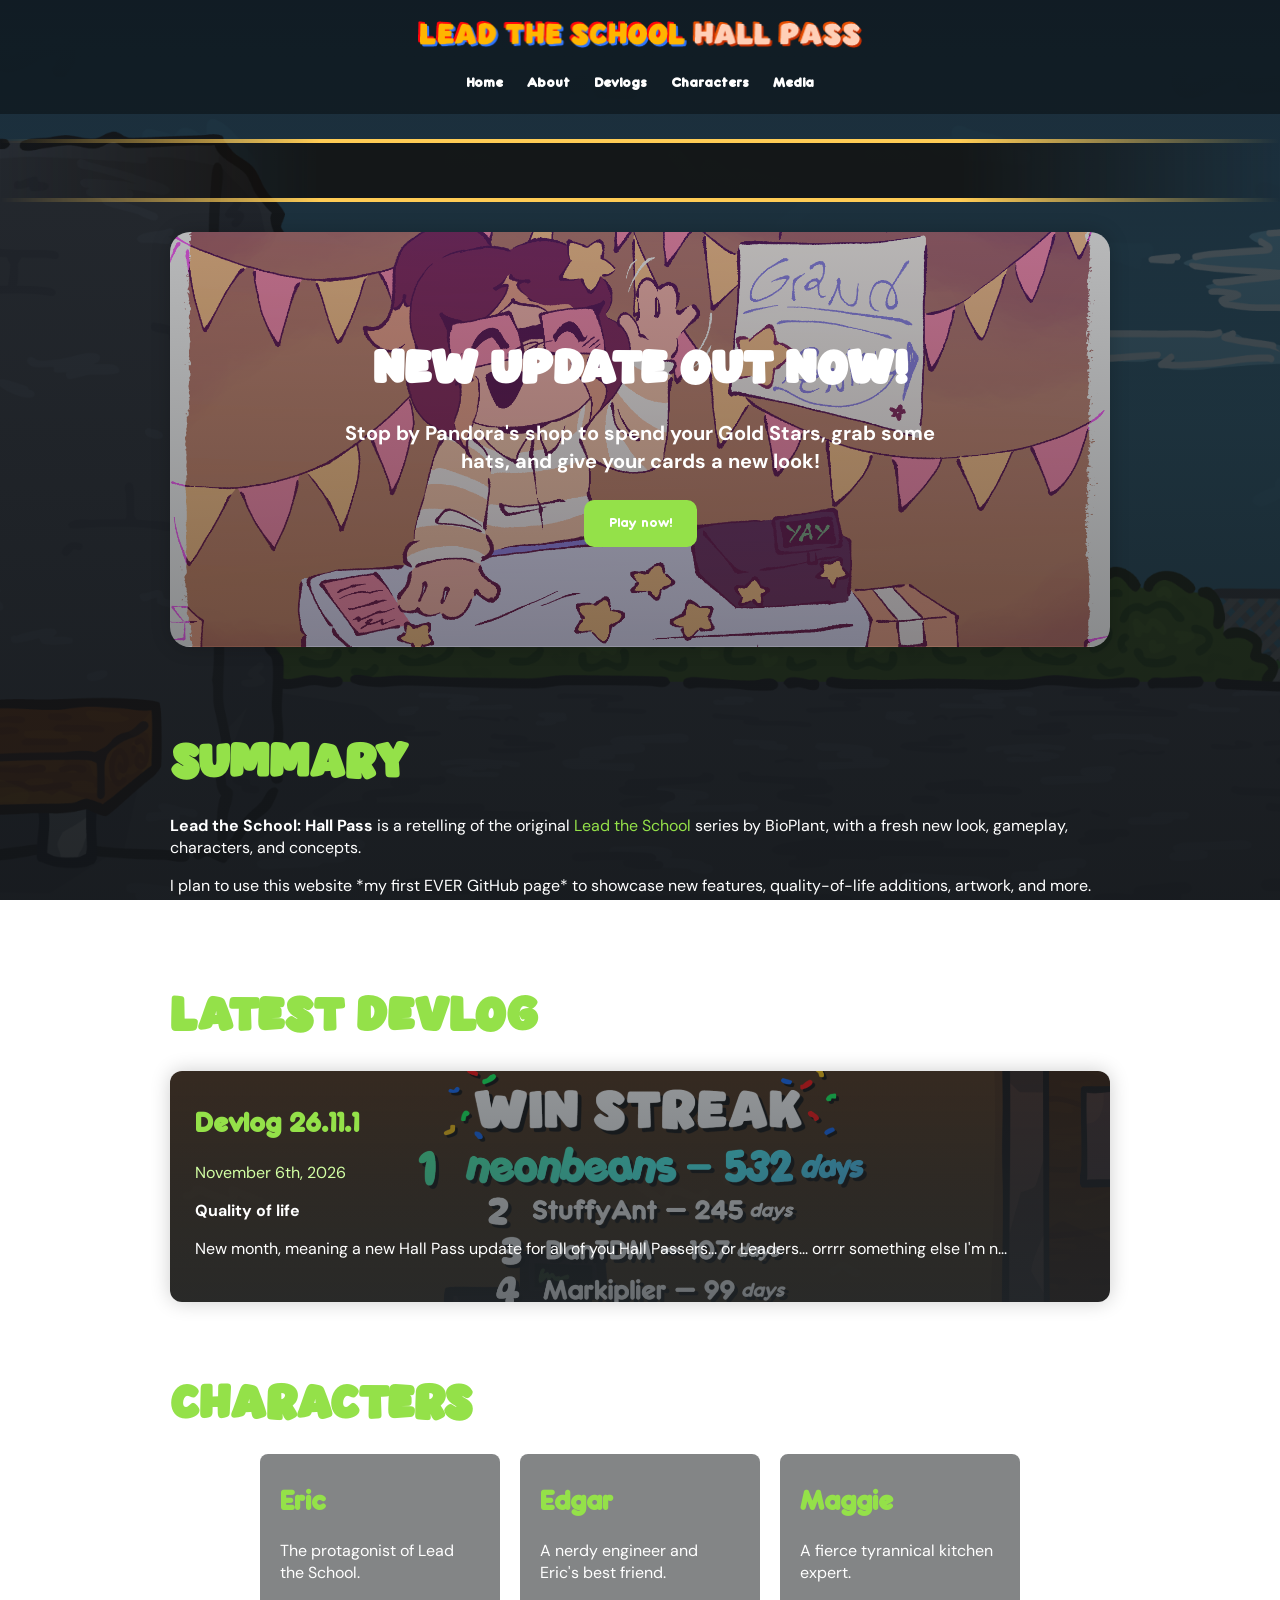
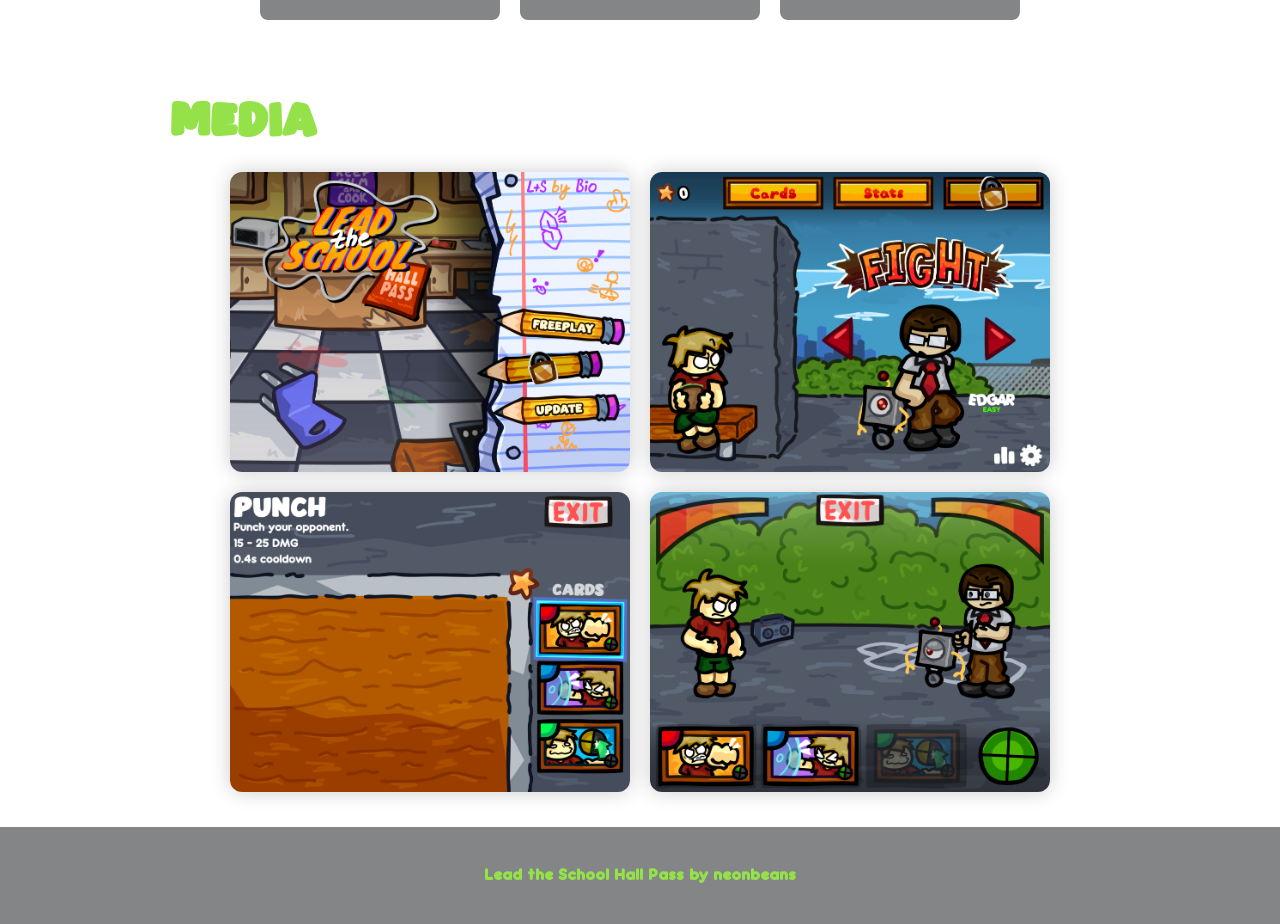
==== commit 43a2b587: "Update devlog link to correct path" ====
--- a/index.html
+++ b/index.html
@@ -67,7 +67,7 @@
         <section id="devlog">
             <h1>Latest Devlog</h1>
 
-            <a href="devlog6.html" class="devlog-link">
+            <a href="devlogs/devlog6.html" class="devlog-link">
                <div class="devlog-post devlog6">
 
                     <h2>Devlog 26.11.1</h2>
--- a/style.css
+++ b/style.css
@@ -297,6 +297,12 @@
         url("devlogs/images/26.10.1.png");
 }
 
+.devlog6 {
+    background-image:
+        linear-gradient(rgba(41, 47, 52, 0.5), rgba(41, 47, 52, 0.7)),
+        url("devlogs/images/26.11.1.png");
+}
+
 
 .devlog-link {
     color: inherit;
